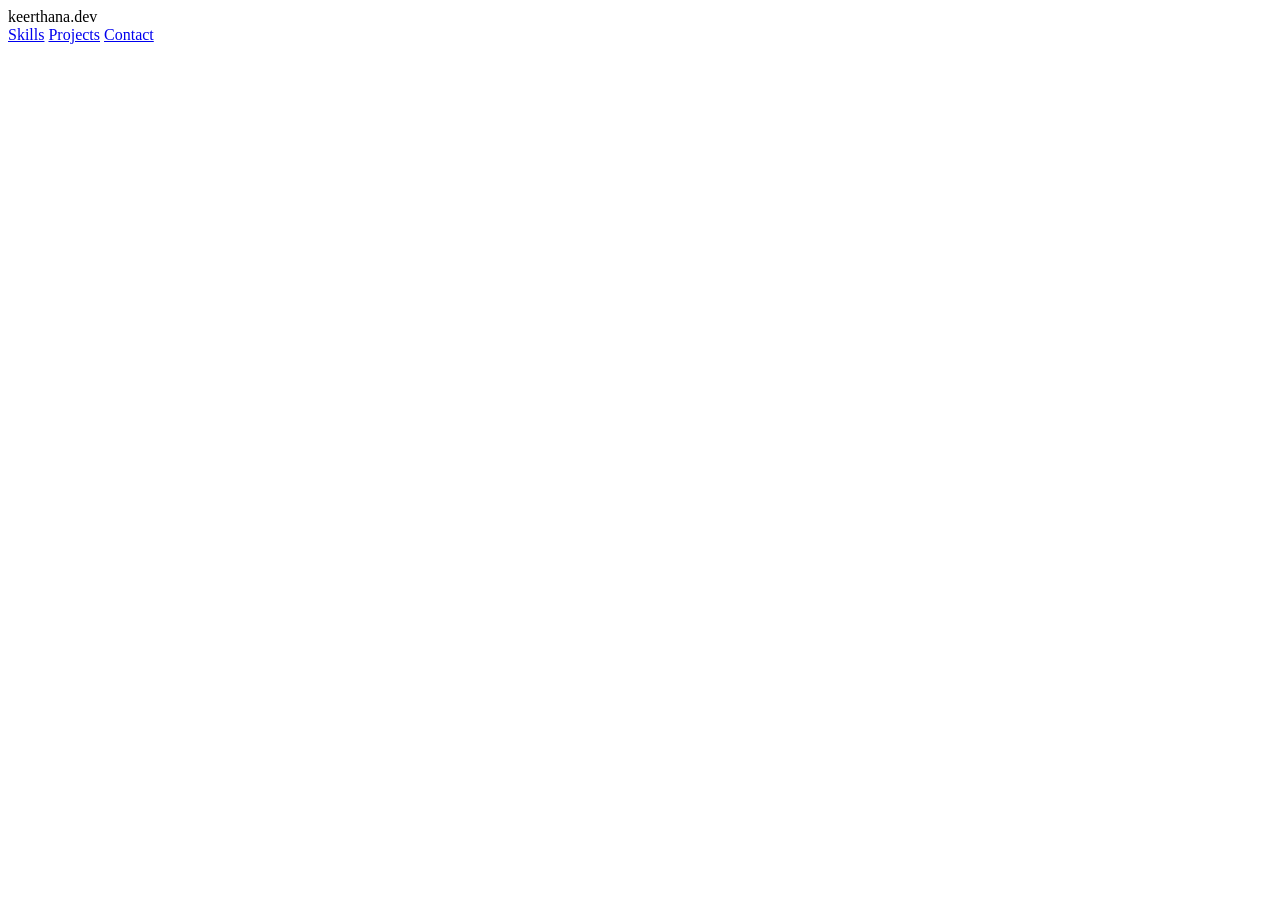
==== Portfolio/index.html @ 75930629 "HTML Portfolio" ====
<!DOCTYPE html>
<html lang="en">
<head>
    <meta charset="UTF-8">
    <meta name="viewport" content="width=device-width, initial-scale=1.0">
    <title>Keerthana</title>
    <link rel="stylesheet" href="style.css">
</head>
<body>
    <nav class="nav">
        <div class="nav-logo">keerthana.dev</div>
        <div class="nav-links">
            <a href="#skills">Skills</a>
            <a href="#projects">Projects</a>
            <a href="#contact">Contact</a>
        </div>
    </nav>
</body>
</html>
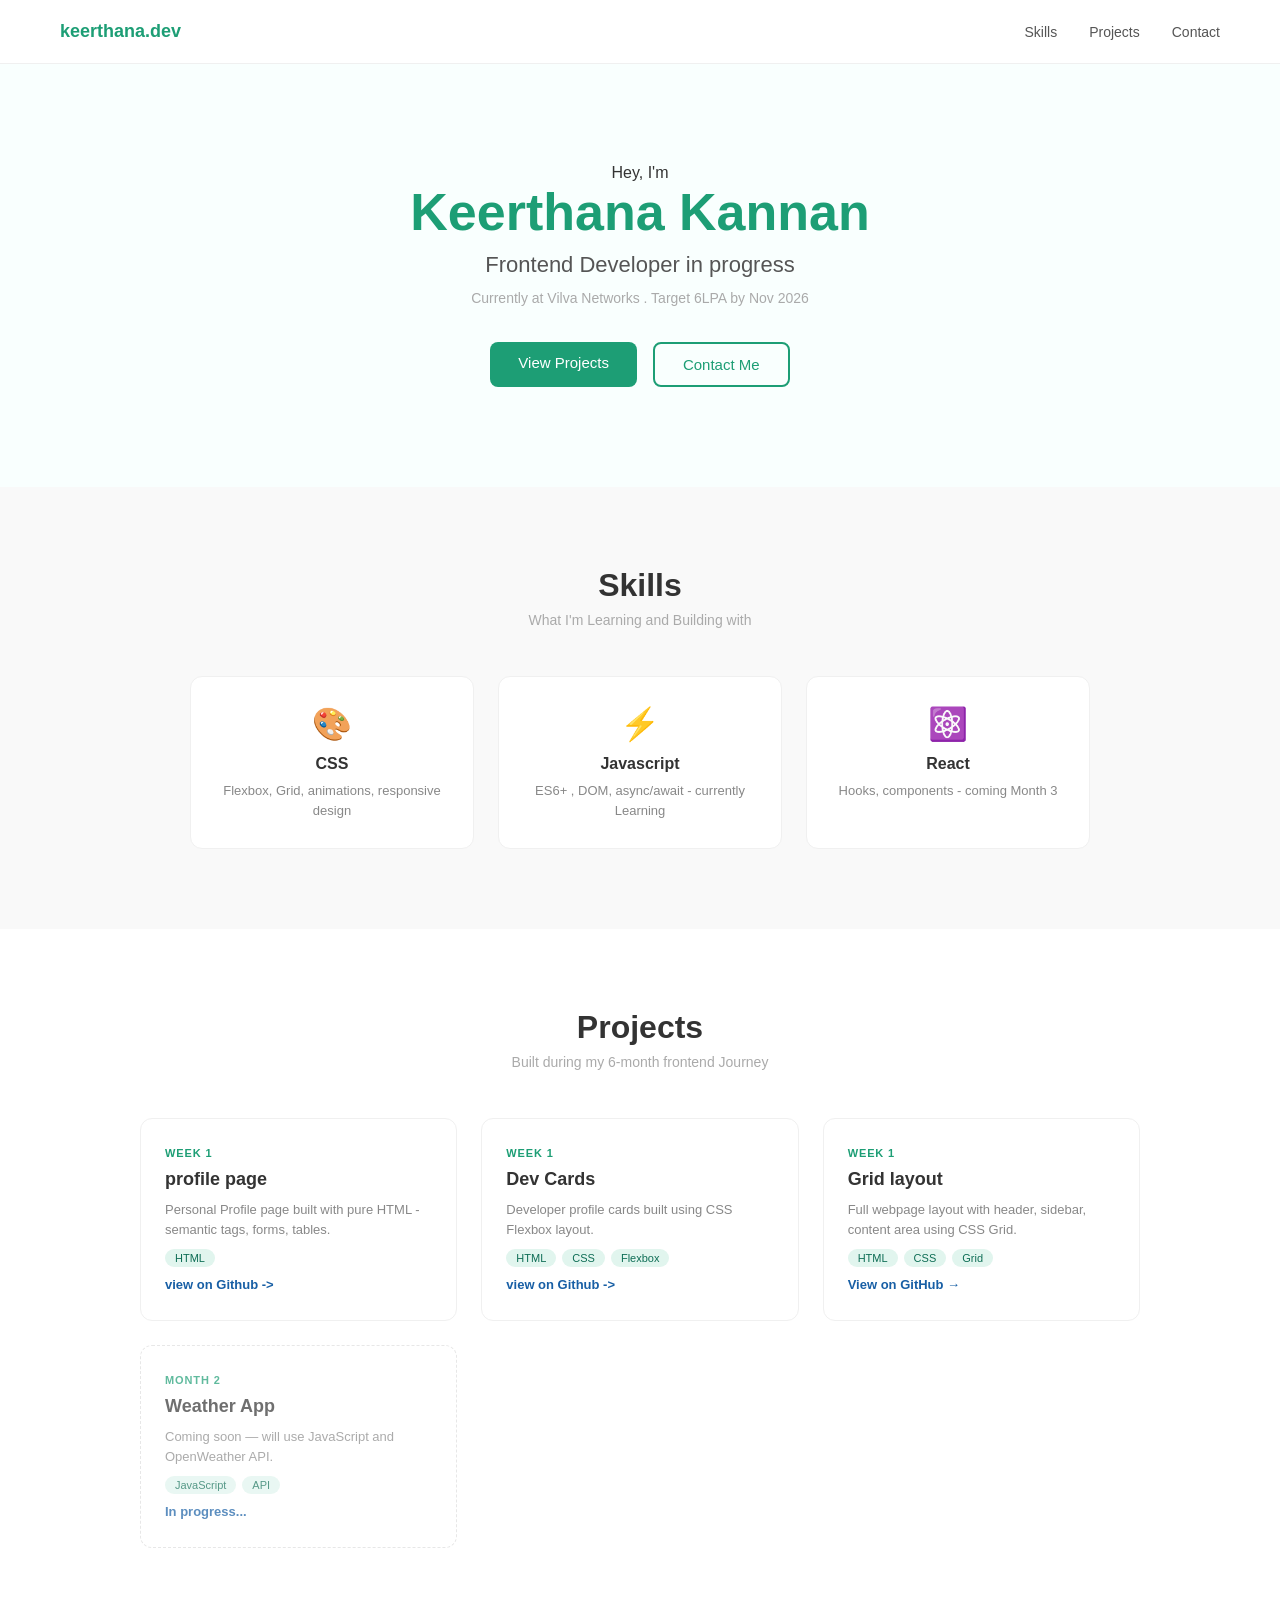
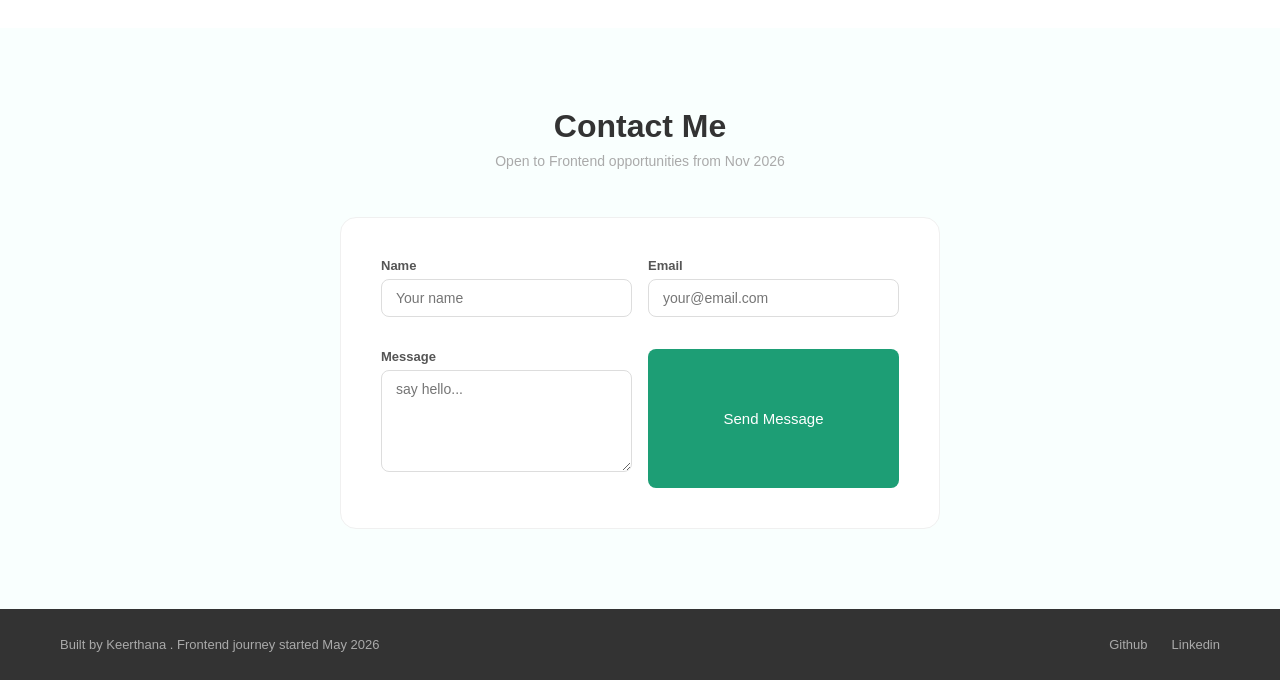
==== commit 9ffb1b2a: "Portfolio update" ====
--- a/Portfolio/index.html
+++ b/Portfolio/index.html
@@ -1,11 +1,13 @@
 <!DOCTYPE html>
 <html lang="en">
+
 <head>
     <meta charset="UTF-8">
     <meta name="viewport" content="width=device-width, initial-scale=1.0">
     <title>Keerthana</title>
     <link rel="stylesheet" href="style.css">
 </head>
+
 <body>
     <nav class="nav">
         <div class="nav-logo">keerthana.dev</div>
@@ -15,5 +17,128 @@
             <a href="#contact">Contact</a>
         </div>
     </nav>
+
+    <section class="hero">
+        <p>Hey, I'm</p>
+        <h1>Keerthana Kannan</h1>
+        <h2>Frontend Developer in progress</h2>
+        <p class="hero-sub">Currently at Vilva Networks . Target 6LPA by Nov 2026</p>
+        <div class="hero-btns">
+            <a href="#projects" class="btn-primary">View Projects</a>
+            <a href="#contact" class="btn-outline">Contact Me</a>
+        </div>
+    </section>
+
+    <section class="skills" id="skills">
+        <h2 class="section-title">Skills</h2>
+        <p class="section-sub">What I'm Learning and Building with</p>
+        <div class="skills-grid">
+            <div class="skill-card">
+                <div class="skill-icon">🎨</div>
+                <h3>CSS</h3>
+                <p>Flexbox, Grid, animations, responsive design</p>
+            </div>
+
+            <div class="skill-card">
+                <div class="skill-icon">⚡</div>
+                <h3>Javascript</h3>
+                <p>ES6+ , DOM, async/await - currently Learning</p>
+            </div>
+
+            <div class="skill-card">
+                <div class="skill-icon">⚛️</div>
+                <h3>React</h3>
+                <p>Hooks, components - coming Month 3</p>
+            </div>
+
+
+        </div>
+    </section>
+
+    <section class="projects" id="projects">
+        <h2 class="section-title">Projects</h2>
+        <p class="section-sub">Built during my 6-month frontend Journey</p>
+        <div class="projects-grid">
+            <div class="project-card">
+                <div class="project-header">week 1</div>
+                <h3>profile page</h3>
+                <p>Personal Profile page built with pure HTML - semantic tags, forms, tables.</p>
+                <div class="project-tags">
+                    <span>HTML</span>
+                </div>
+                <a href="#" class="project-link">view on Github -></a>
+            </div>
+
+            <div class="project-card">
+                <div class="project-header">Week 1</div>
+                <h3>Dev Cards</h3>
+                <p>Developer profile cards built using CSS Flexbox layout.</p>
+                <div class="project-tags">
+                    <span>HTML</span>
+                    <span>CSS</span>
+                    <span>Flexbox</span>
+                </div>
+                <a href="#" class="project-link">view on Github -></a>
+            </div>
+
+            <div class="project-card">
+                <div class="project-header">Week 1</div>
+                <h3>Grid layout</h3>
+                <p>Full webpage layout with header, sidebar, content area using CSS Grid.</p>
+                <div class="project-tags">
+                    <span>HTML</span>
+                    <span>CSS</span>
+                    <span>Grid</span>
+                </div>
+                <a href="#" class="project-link">View on GitHub →</a>
+            </div>
+
+            <div class="project-card coming">
+                <div class="project-header">Month 2</div>
+                <h3>Weather App</h3>
+                <p>Coming soon — will use JavaScript and OpenWeather API.</p>
+                <div class="project-tags">
+                    <span>JavaScript</span>
+                    <span>API</span>
+                </div>
+                <a href="#" class="project-link">In progress...</a>
+            </div>
+        </div>
+    </section>
+
+    <section class="contact" id="contact">
+        <h2 class="section-title">Contact Me</h2>
+        <p class="section-sub">Open to Frontend opportunities from Nov 2026</p>
+        <div class="contact-box">
+            <form class="contact-from">
+                <div class="form-row">
+                    <div class="form-group">
+                        <label>Name</label>
+                        <input type="text" placeholder="Your name">
+                    </div>
+
+                    <div class="form-group">
+                        <label>Email</label>
+                        <input type="email" placeholder="your@email.com">
+                    </div>
+
+                    <div class="form-group">
+                        <label>Message</label>
+                        <textarea rows="5" placeholder="say hello..."></textarea>
+                    </div>
+                    <button type="submit">Send Message</button>
+                </div>
+            </form>
+        </div>
+    </section>
+
+    <footer class="footer">
+        <p>Built by Keerthana . Frontend journey started May 2026</p>
+        <div class="footer-links">
+            <a href="#">Github</a>
+            <a href="#">Linkedin</a>
+        </div>
+    </footer>
 </body>
+
 </html>
--- a/Portfolio/style.css
+++ b/Portfolio/style.css
@@ -0,0 +1,325 @@
+* {
+  margin: 0;
+  padding: 0;
+  box-sizing: border-box;
+}
+
+body {
+  font-family: Arial, sans-serif;
+  background-color: #ffffff;
+  color: #333333;
+}
+
+/* NAV */
+.nav {
+  display: flex;
+  justify-content: space-between;
+  align-items: center;
+  padding: 0 60px;
+  height: 64px;
+  border-bottom: 1px solid #f0f0f0;
+  position: sticky;
+  top: 0;
+  background-color: #ffffff;
+  z-index: 100;
+}
+
+.nav-logo {
+  font-size: 18px;
+  font-weight: bold;
+  color: #1d9e75;
+}
+
+.nav-links {
+  display: flex;
+  gap: 32px;
+}
+
+.nav-links a {
+  font-size: 14px;
+  color: #555555;
+  text-decoration: none;
+}
+
+.nav-links a:hover {
+  color: #1d9e75;
+}
+
+/* HERO */
+.hero {
+  display: flex;
+  flex-direction: column;
+  align-items: center;
+  justify-content: center;
+  text-align: center;
+  padding: 100px 20px;
+  background-color: #f9fffe;
+}
+
+.hero-tag {
+  font-size: 16px;
+  color: #888888;
+  margin-bottom: 12px;
+}
+
+.hero h1 {
+  font-size: 52px;
+  color: #1d9e75;
+  margin-bottom: 10px;
+}
+
+.hero h2 {
+  font-size: 22px;
+  font-weight: 400;
+  color: #555555;
+  margin-bottom: 12px;
+}
+
+.hero-sub {
+  font-size: 14px;
+  color: #aaaaaa;
+  margin-bottom: 36px;
+}
+
+.hero-btns {
+  display: flex;
+  gap: 16px;
+}
+
+.btn-primary {
+  background-color: #1d9e75;
+  color: white;
+  padding: 12px 28px;
+  border-radius: 8px;
+  text-decoration: none;
+  font-size: 15px;
+}
+
+.btn-primary:hover {
+  background-color: #0f6e56;
+}
+
+.btn-outline {
+  border: 2px solid #1d9e75;
+  color: #1d9e75;
+  padding: 12px 28px;
+  border-radius: 8px;
+  text-decoration: none;
+  font-size: 15px;
+}
+
+.btn-outline:hover {
+  background-color: #e1f5ee;
+}
+
+/* SHARED SECTION STYLES */
+section {
+  padding: 80px 60px;
+}
+
+.section-title {
+  font-size: 32px;
+  color: #333333;
+  margin-bottom: 8px;
+  text-align: center;
+}
+
+.section-sub {
+  font-size: 14px;
+  color: #aaaaaa;
+  text-align: center;
+  margin-bottom: 48px;
+}
+
+/* SKILLS */
+.skills {
+  background-color: #f9f9f9;
+}
+
+.skills-grid {
+  display: grid;
+  grid-template-columns: repeat(auto-fit, minmax(200px, 1fr));
+  gap: 24px;
+  max-width: 900px;
+  margin: 0 auto;
+}
+
+.skill-card {
+  background-color: #ffffff;
+  border-radius: 12px;
+  padding: 28px 24px;
+  border: 1px solid #f0f0f0;
+  text-align: center;
+}
+
+.skill-icon {
+  font-size: 32px;
+  margin-bottom: 12px;
+}
+
+.skill-card h3 {
+  font-size: 16px;
+  margin-bottom: 8px;
+  color: #333333;
+}
+
+.skill-card p {
+  font-size: 13px;
+  color: #888888;
+  line-height: 1.5;
+}
+
+/* PROJECTS */
+.projects-grid {
+  display: grid;
+  grid-template-columns: repeat(auto-fit, minmax(240px, 1fr));
+  gap: 24px;
+  max-width: 1000px;
+  margin: 0 auto;
+}
+
+.project-card {
+  border-radius: 12px;
+  padding: 28px 24px;
+  border: 1px solid #f0f0f0;
+  display: flex;
+  flex-direction: column;
+  gap: 10px;
+}
+
+.project-card.coming {
+  border: 1px dashed #dddddd;
+  opacity: 0.7;
+}
+
+.project-header {
+  font-size: 11px;
+  font-weight: bold;
+  color: #1d9e75;
+  text-transform: uppercase;
+  letter-spacing: 0.08em;
+}
+
+.project-card h3 {
+  font-size: 18px;
+  color: #333333;
+}
+
+.project-card p {
+  font-size: 13px;
+  color: #888888;
+  line-height: 1.5;
+  flex: 1;
+}
+
+.project-tags {
+  display: flex;
+  flex-wrap: wrap;
+  gap: 6px;
+}
+
+.project-tags span {
+  background-color: #e1f5ee;
+  color: #0f6e56;
+  padding: 3px 10px;
+  border-radius: 99px;
+  font-size: 11px;
+}
+
+.project-link {
+  font-size: 13px;
+  color: #185fa5;
+  text-decoration: none;
+  font-weight: bold;
+}
+
+.project-link:hover {
+  text-decoration: underline;
+}
+
+/* CONTACT */
+.contact {
+  background-color: #f9fffe;
+}
+
+.contact-box {
+  max-width: 600px;
+  margin: 0 auto;
+  background-color: #ffffff;
+  border-radius: 16px;
+  padding: 40px;
+  border: 1px solid #f0f0f0;
+}
+
+.form-row {
+  display: grid;
+  grid-template-columns: 1fr 1fr;
+  gap: 16px;
+}
+
+.form-group {
+  display: flex;
+  flex-direction: column;
+  gap: 6px;
+  margin-bottom: 16px;
+}
+
+label {
+  font-size: 13px;
+  color: #555555;
+  font-weight: bold;
+}
+
+input, textarea {
+  padding: 10px 14px;
+  border: 1px solid #dddddd;
+  border-radius: 8px;
+  font-size: 14px;
+  font-family: Arial, sans-serif;
+  color: #333333;
+}
+
+input:focus, textarea:focus {
+  outline: none;
+  border-color: #1d9e75;
+}
+
+button {
+  width: 100%;
+  background-color: #1d9e75;
+  color: white;
+  padding: 14px;
+  border: none;
+  border-radius: 8px;
+  font-size: 15px;
+  cursor: pointer;
+}
+
+button:hover {
+  background-color: #0f6e56;
+}
+
+/* FOOTER */
+.footer {
+  background-color: #333333;
+  color: #aaaaaa;
+  padding: 28px 60px;
+  display: flex;
+  justify-content: space-between;
+  align-items: center;
+  font-size: 13px;
+}
+
+.footer-links {
+  display: flex;
+  gap: 24px;
+}
+
+.footer-links a {
+  color: #aaaaaa;
+  text-decoration: none;
+}
+
+.footer-links a:hover {
+  color: #ffffff;
+}
